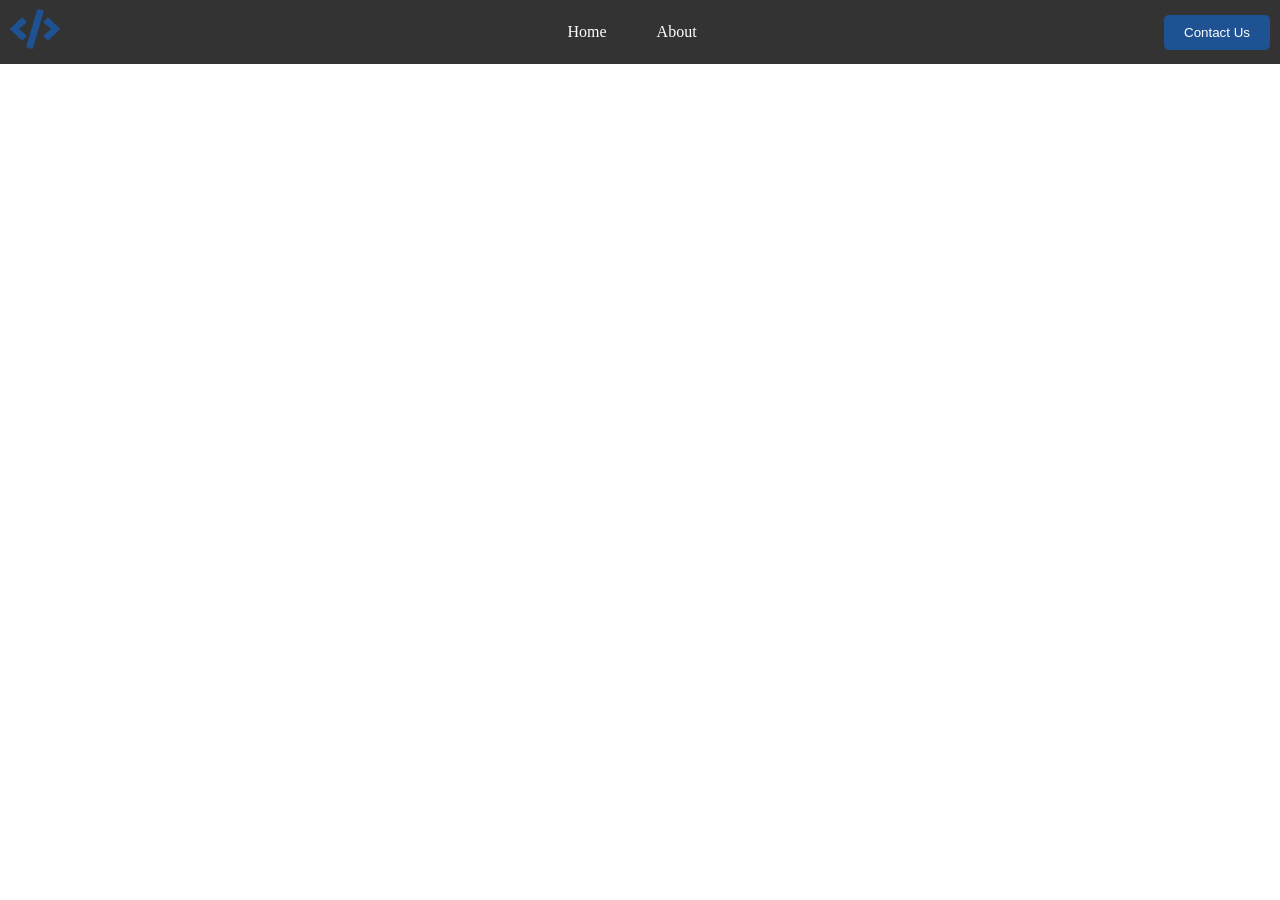
==== FLEX-BOX-BUSINESS/index.html @ 403ee7c5 "change: carpetas de proectos" ====
<!DOCTYPE html>

<html>
  <head>
    <link rel="shortcut icon" href="codeicon.png" type="image/x-icon">
    <link rel="stylesheet" href="styles.css">
  </head>

  <body>

    <!-- Header -->
     
    <div class="header">
      <div class="logo">
        <img src="codeicon.png" alt="logo">
      </div>
      <div class="nav">
        <ul>
          <li><a href="#">Home</a></li>
          <li><a href="#">About</a></li>
        </ul>
      </div>
      <div class="Contact">
        <button href="#">Contact Us</button>
      </div>

      <!-- mobile header -->
      <div class="mobile-header">
        <div class="logo">
          <img src="mobile.png" alt="logo">
        </div>
        <div class="nav">
          <ul>
            <li><a href="#">Home</a></li>
            <li><a href="#">About</a></li>
          </ul>
        </div>
        <div class="Contact">
          <button href="#">Contact Us</button>
        </div>
      </div>

    </div>

    <!-- Hero Section -->


  </body>
</html>
---- FLEX-BOX-BUSINESS/styles.css ----
body{
    margin: 0;
    padding: 0;
    box-sizing: border-box;
}

a{
    text-decoration: none;
    color: #fff;
}
ul{
    list-style: none;
}

button{
    background-color: #1f5292;
    color: #fff;
    border: none;
    padding: 10px 20px;
    border-radius: 5px;
    cursor: pointer;
}

button:hover{
    background-color: #225ca3;
    border-radius: 5px;
    transition: 0.3s;
}

/* header */

.header{
    display:flex;
    justify-content:space-between;
    position:fixed;
    align-items:center;
    padding:0px 10px;
    background-color: #333;
    color: #fff;
    width:100%;
    z-index: 100;
    height: 4rem;
}

.header .logo{
    font-size:24px;
    font-weight:bold;
}

.header .logo img{
    width:50px;
    height:50px;
}

.header .nav ul{
    display: flex;
    gap: 10px;
}
.header .nav ul li{
    padding: 10px 20px;
    border-radius: 5px;
    cursor: pointer;
}

.header .nav li:hover{
    background-color: #1f5292;
    border-radius: 5px;
    transition: 0.3s;
    
}

.header .Contact{
    display:flex;
    align-items:center;
    justify-content:center;
    padding-right: 20px;
}

.mobile-header{
    display:none;
}

.mobile-header .logo img{
    width:50px;
    height:50px;
}

@media (max-width: 480px) {
    .header .nav{
        display:none;
    }
    .header .Contact{
        display:none;
    }
    .mobile-header{
        display:flex;
        padding-right: 20px;
    }
}

/* hero section */
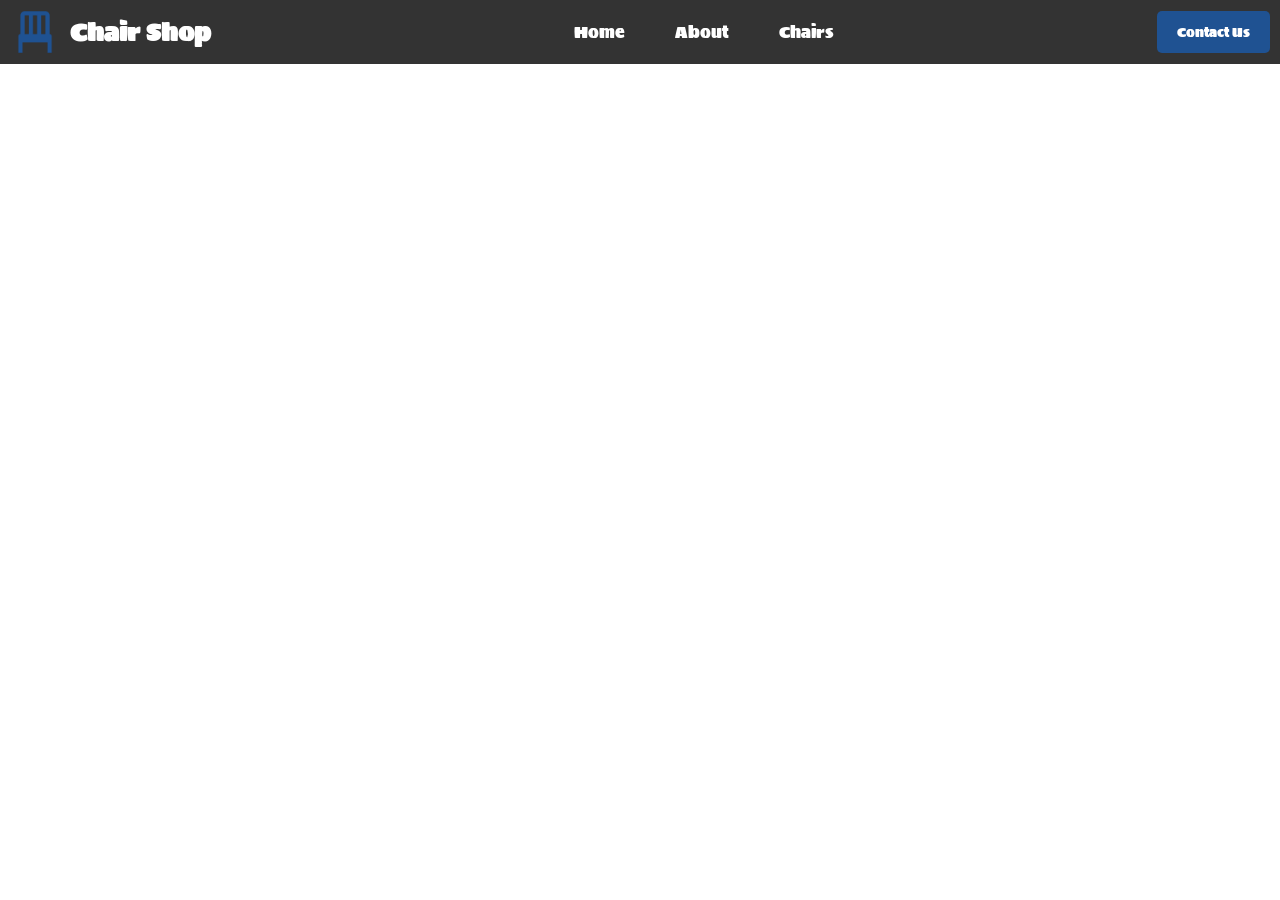
==== commit 2a8b7861: "change: fonts and chair shops" ====
--- a/FLEX-BOX-BUSINESS/index.html
+++ b/FLEX-BOX-BUSINESS/index.html
@@ -2,8 +2,11 @@
 
 <html>
   <head>
-    <link rel="shortcut icon" href="codeicon.png" type="image/x-icon">
+    <link rel="shortcut icon" href="chairicon.png" type="image/x-icon">
     <link rel="stylesheet" href="styles.css">
+    <link rel="preconnect" href="https://fonts.googleapis.com">
+    <link rel="preconnect" href="https://fonts.gstatic.com" crossorigin>
+    <link href="https://fonts.googleapis.com/css2?family=Sigmar&display=swap" rel="stylesheet">
   </head>
 
   <body>
@@ -12,12 +15,14 @@
      
     <div class="header">
       <div class="logo">
-        <img src="codeicon.png" alt="logo">
+        <img src="chairicon.png" alt="logo">
+        <h1>Chair Shop</h1>
       </div>
       <div class="nav">
         <ul>
           <li><a href="#">Home</a></li>
           <li><a href="#">About</a></li>
+          <li><a href="#">Chairs</a></li>
         </ul>
       </div>
       <div class="Contact">
--- a/FLEX-BOX-BUSINESS/styles.css
+++ b/FLEX-BOX-BUSINESS/styles.css
@@ -19,6 +19,7 @@
     padding: 10px 20px;
     border-radius: 5px;
     cursor: pointer;
+    font-family: 'Sigmar', cursive;
 }
 
 button:hover{
@@ -40,11 +41,15 @@
     width:100%;
     z-index: 100;
     height: 4rem;
+    font-family: 'Sigmar', cursive;
 }
 
 .header .logo{
-    font-size:24px;
+    font-size:0.75rem;
     font-weight:bold;
+    display:flex;
+    align-items:center;
+    gap: 10px;
 }
 
 .header .logo img{
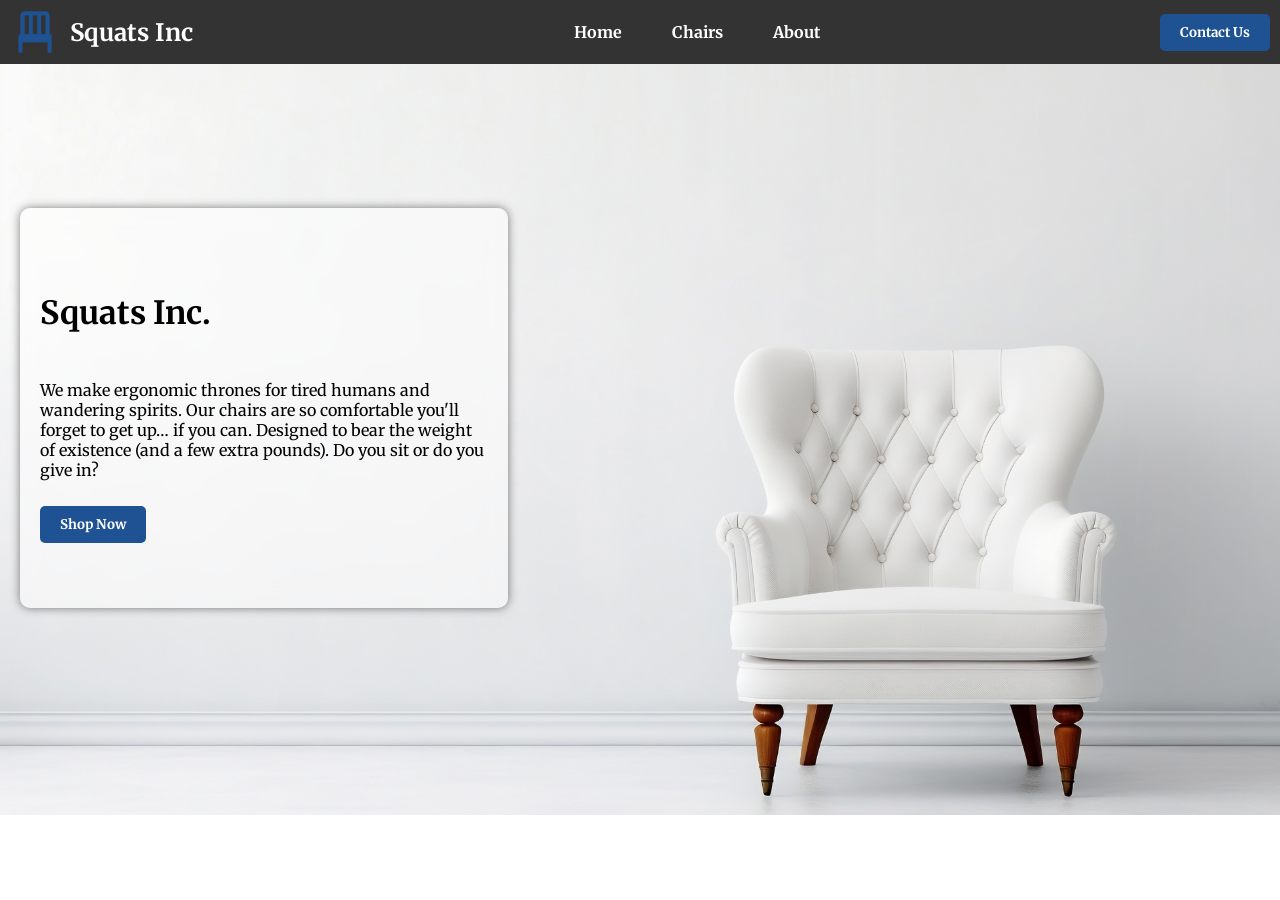
==== commit efe998b6: "change: home section" ====
--- a/FLEX-BOX-BUSINESS/index.html
+++ b/FLEX-BOX-BUSINESS/index.html
@@ -6,7 +6,7 @@
     <link rel="stylesheet" href="styles.css">
     <link rel="preconnect" href="https://fonts.googleapis.com">
     <link rel="preconnect" href="https://fonts.gstatic.com" crossorigin>
-    <link href="https://fonts.googleapis.com/css2?family=Sigmar&display=swap" rel="stylesheet">
+    <link href="https://fonts.googleapis.com/css2?family=Merriweather:wght@400;700&display=swap" rel="stylesheet">
   </head>
 
   <body>
@@ -16,13 +16,13 @@
     <div class="header">
       <div class="logo">
         <img src="chairicon.png" alt="logo">
-        <h1>Chair Shop</h1>
+        <h1>Squats Inc</h1>
       </div>
       <div class="nav">
         <ul>
-          <li><a href="#">Home</a></li>
+          <li><a href="#hero">Home</a></li>
+          <li><a href="#">Chairs</a></li>
           <li><a href="#">About</a></li>
-          <li><a href="#">Chairs</a></li>
         </ul>
       </div>
       <div class="Contact">
@@ -36,7 +36,7 @@
         </div>
         <div class="nav">
           <ul>
-            <li><a href="#">Home</a></li>
+            <li><a href="#hero">Home</a></li>
             <li><a href="#">About</a></li>
           </ul>
         </div>
@@ -49,6 +49,22 @@
 
     <!-- Hero Section -->
 
+    <div class="hero" id="hero">
+      <div class="hero-content">
+        <h1>Squats Inc. </h1>
+        <p>We make ergonomic thrones for tired humans and wandering spirits. Our chairs are so comfortable you'll forget to get up… if you can. Designed to bear the weight of existence (and a few extra pounds). Do you sit or do you give in?</p>
+        <button href="#">Shop Now</button>
+      </div>
+    </div>
 
+    <!-- Chairs Section -->
+
+
+    <!-- abour section --> 
+
+
+    <!-- contact section -->
+
+    
   </body>
 </html>
--- a/FLEX-BOX-BUSINESS/styles.css
+++ b/FLEX-BOX-BUSINESS/styles.css
@@ -1,3 +1,8 @@
+:root{
+    --primary-color: #1f5292;
+    --secondary-color: #225ca3;
+}
+
 body{
     margin: 0;
     padding: 0;
@@ -13,17 +18,18 @@
 }
 
 button{
-    background-color: #1f5292;
+    background-color: var(--primary-color);
     color: #fff;
     border: none;
     padding: 10px 20px;
     border-radius: 5px;
     cursor: pointer;
-    font-family: 'Sigmar', cursive;
+    font-family: 'Merriweather', serif;
+    font-weight: 700;
 }
 
 button:hover{
-    background-color: #225ca3;
+    background-color: var(--secondary-color);
     border-radius: 5px;
     transition: 0.3s;
 }
@@ -38,10 +44,11 @@
     padding:0px 10px;
     background-color: #333;
     color: #fff;
-    width:100%;
+    width: 100%;
     z-index: 100;
     height: 4rem;
-    font-family: 'Sigmar', cursive;
+    font-family: 'Merriweather', serif;
+    font-weight: 700;
 }
 
 .header .logo{
@@ -57,6 +64,12 @@
     height:50px;
 }
 
+.header .logo:hover{
+    transform: translateY(-2px);
+    transition: all 0.5s;
+    cursor: pointer;
+}
+
 .header .nav ul{
     display: flex;
     gap: 10px;
@@ -68,10 +81,10 @@
 }
 
 .header .nav li:hover{
-    background-color: #1f5292;
+    background-color: var(--primary-color);
     border-radius: 5px;
-    transition: 0.3s;
-    
+    transition: all 0.5s;
+    transform: translateY(-3px);
 }
 
 .header .Contact{
@@ -90,7 +103,7 @@
     height:50px;
 }
 
-@media (max-width: 480px) {
+@media (max-width: 730px) {
     .header .nav{
         display:none;
     }
@@ -103,4 +116,34 @@
     }
 }
 
-/* hero section */+/* hero section */
+.hero{
+    padding: 70px 20px;
+    background-image: url(chair-home-bg.jpg);
+    background-size: cover;
+    background-position: center;
+    background-repeat: no-repeat;
+    height: 75vh;
+    width: 100%;
+    display: flex;
+    align-items: center;
+    font-family: 'Merriweather', serif;
+    font-weight: 400;
+}
+
+.hero-content{
+    height: 40vh;
+    min-width: 40vh;
+    max-width: 35%;
+    padding: 20px;
+    display: flex;
+    justify-content: center;
+    align-items: start;
+    flex-direction: column;
+    gap: 10px;
+    box-shadow: 0 0 10px 0 rgba(0, 0, 0, 0.5);
+    border-radius: 10px;
+    backdrop-filter: blur(10px);
+    background-color: rgba(255, 255, 255, 0.5); 
+}
+
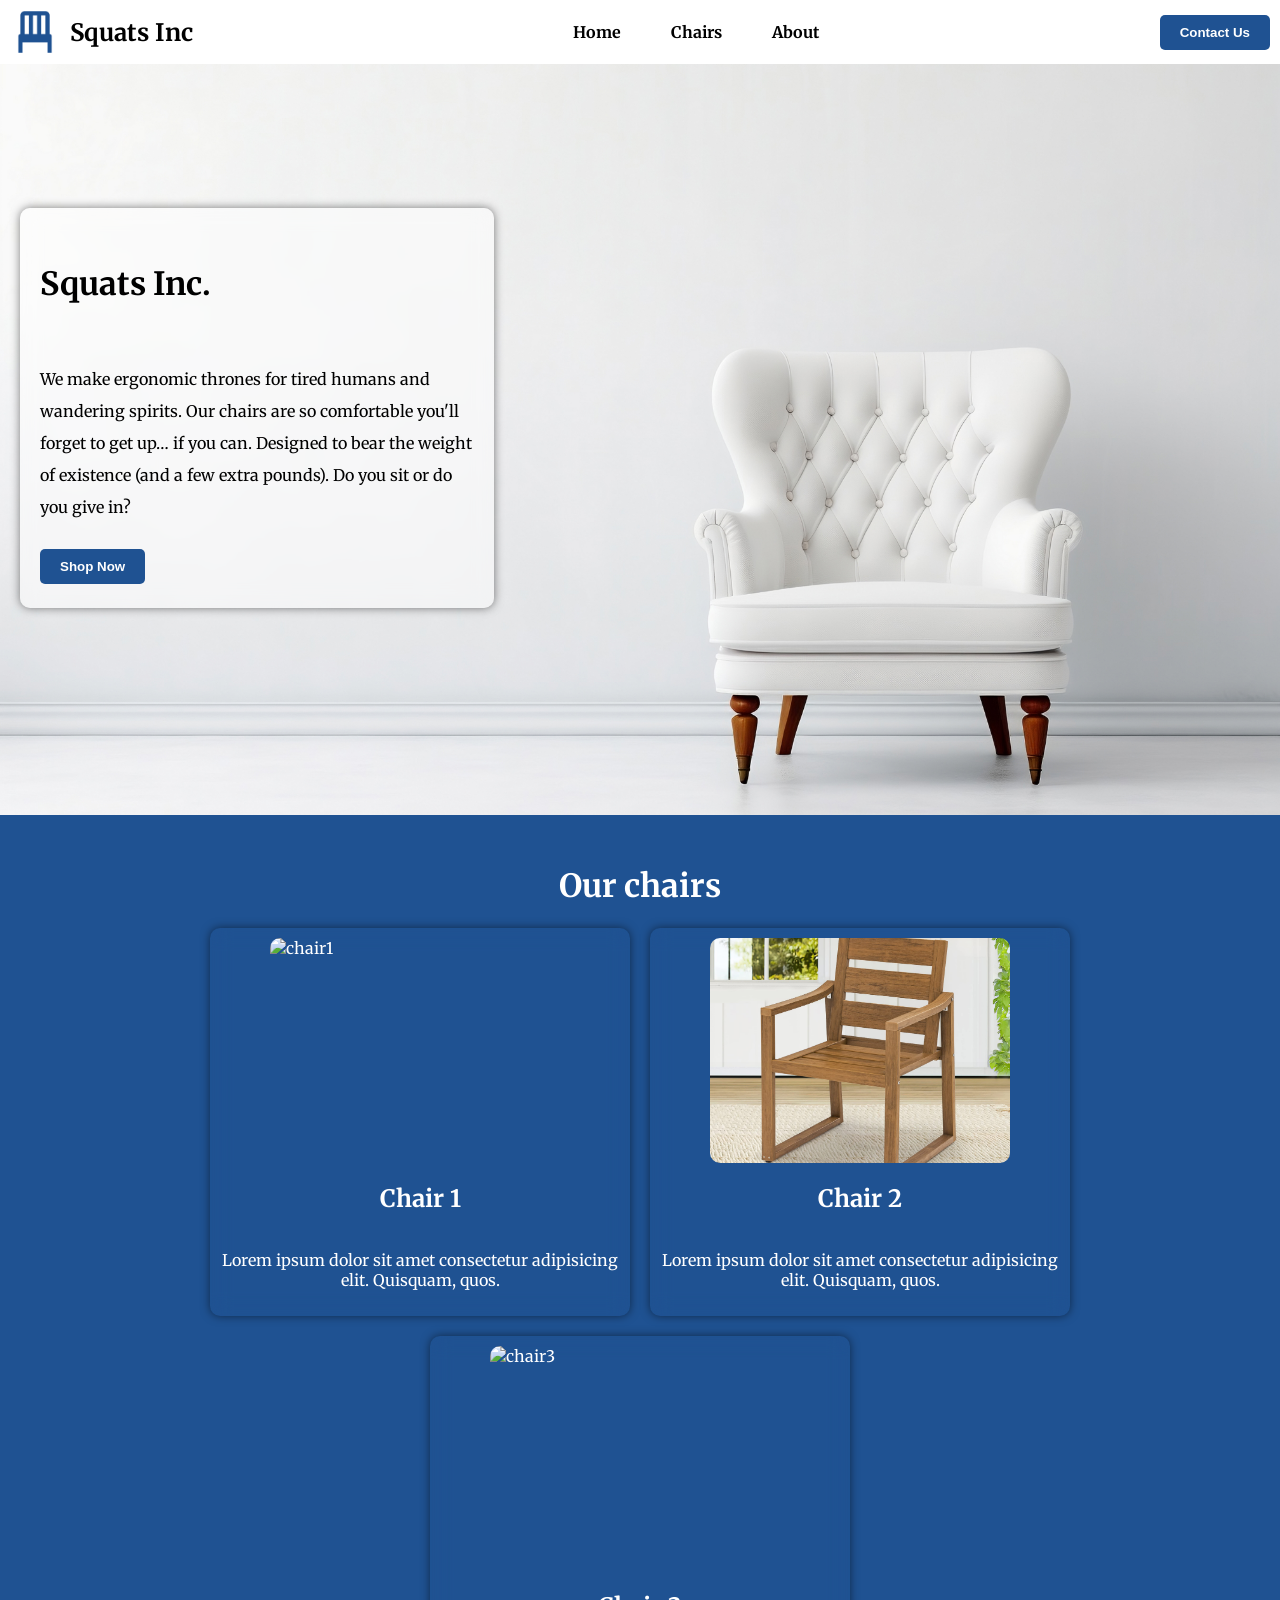
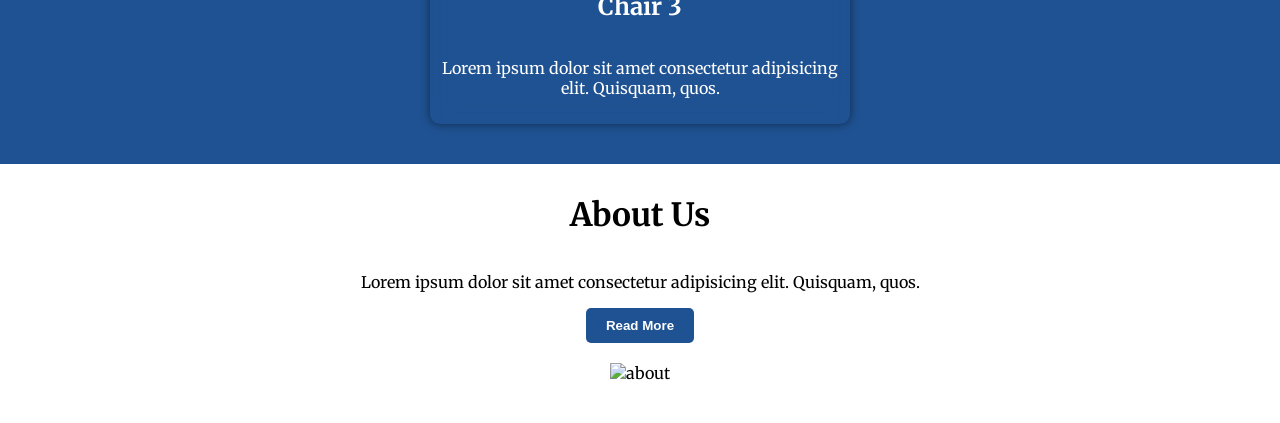
==== commit a5e76988: "change: chairs section" ====
--- a/FLEX-BOX-BUSINESS/index.html
+++ b/FLEX-BOX-BUSINESS/index.html
@@ -7,6 +7,7 @@
     <link rel="preconnect" href="https://fonts.googleapis.com">
     <link rel="preconnect" href="https://fonts.gstatic.com" crossorigin>
     <link href="https://fonts.googleapis.com/css2?family=Merriweather:wght@400;700&display=swap" rel="stylesheet">
+    <meta name="viewport" content="width=device-width, initial-scale=1" />
   </head>
 
   <body>
@@ -16,13 +17,13 @@
     <div class="header">
       <div class="logo">
         <img src="chairicon.png" alt="logo">
-        <h1>Squats Inc</h1>
+        <a href="#"><h1>Squats Inc</h1></a>
       </div>
       <div class="nav">
         <ul>
-          <li><a href="#hero">Home</a></li>
-          <li><a href="#">Chairs</a></li>
-          <li><a href="#">About</a></li>
+          <li><a href="#">Home</a></li>
+          <li><a href="#chairs">Chairs</a></li>
+          <li><a href="#about">About</a></li>
         </ul>
       </div>
       <div class="Contact">
@@ -59,10 +60,39 @@
 
     <!-- Chairs Section -->
 
+    <div class="chairs" id="chairs">
+      <H1> Our chairs</H1>
+      <div class="chair-content">
+        <div class="chair-image">
+          <img src="chair1.jpg" alt="chair1">
+          <h2>Chair 1</h2>
+          <p>Lorem ipsum dolor sit amet consectetur adipisicing elit. Quisquam, quos.</p>
+        </div>
+        <div class="chair-image">
+          <img src="chair2.jpg" alt="chair2">
+          <h2>Chair 2</h2>
+          <p>Lorem ipsum dolor sit amet consectetur adipisicing elit. Quisquam, quos.</p>
+        </div>
+        <div class="chair-image">
+          <img src="chair3.jpg" alt="chair3">
+          <h2>Chair 3</h2>
+          <p>Lorem ipsum dolor sit amet consectetur adipisicing elit. Quisquam, quos.</p>
+        </div>
+      </div>
+    </div>
 
-    <!-- abour section --> 
+    <!-- about section --> 
 
-
+    <div class="about" id="about">
+      <div class="about-content">
+        <h1>About Us</h1>
+        <p>Lorem ipsum dolor sit amet consectetur adipisicing elit. Quisquam, quos.</p>
+        <button href="#">Read More</button>
+      </div>
+      <div class="about-image">
+        <img src="about.jpg" alt="about">
+      </div>
+    </div>
     <!-- contact section -->
 
     
--- a/FLEX-BOX-BUSINESS/styles.css
+++ b/FLEX-BOX-BUSINESS/styles.css
@@ -7,11 +7,12 @@
     margin: 0;
     padding: 0;
     box-sizing: border-box;
+    font-family: 'Merriweather', serif;
 }
 
 a{
     text-decoration: none;
-    color: #fff;
+    color: black;
 }
 ul{
     list-style: none;
@@ -19,12 +20,11 @@
 
 button{
     background-color: var(--primary-color);
-    color: #fff;
+    color: white;
     border: none;
     padding: 10px 20px;
     border-radius: 5px;
     cursor: pointer;
-    font-family: 'Merriweather', serif;
     font-weight: 700;
 }
 
@@ -42,12 +42,11 @@
     position:fixed;
     align-items:center;
     padding:0px 10px;
-    background-color: #333;
-    color: #fff;
+    background-color: white;
+    color: black;
     width: 100%;
     z-index: 100;
     height: 4rem;
-    font-family: 'Merriweather', serif;
     font-weight: 700;
 }
 
@@ -83,8 +82,12 @@
 .header .nav li:hover{
     background-color: var(--primary-color);
     border-radius: 5px;
-    transition: all 0.5s;
-    transform: translateY(-3px);
+    transition: all 0.7s;
+    transform: translateY(-3px); 
+}
+
+.header .nav li:hover a{
+    color: white;
 }
 
 .header .Contact{
@@ -124,7 +127,6 @@
     background-position: center;
     background-repeat: no-repeat;
     height: 75vh;
-    width: 100%;
     display: flex;
     align-items: center;
     font-family: 'Merriweather', serif;
@@ -133,7 +135,7 @@
 
 .hero-content{
     height: 40vh;
-    min-width: 40vh;
+    min-width: 30vh;
     max-width: 35%;
     padding: 20px;
     display: flex;
@@ -145,5 +147,88 @@
     border-radius: 10px;
     backdrop-filter: blur(10px);
     background-color: rgba(255, 255, 255, 0.5); 
-}
-
+    line-height: 2;
+}
+
+@media (max-width: 730px) {
+    .hero-content{
+        height: 55vh;
+    }
+}
+
+/* chairs section */
+
+.chairs{
+    display: flex;
+    flex-direction: column;
+    align-items: center;
+    padding: 30px 30px 40px 30px;
+    background-color: var(--primary-color);
+    color: white;
+}
+
+.chair-content{
+    display: flex;
+    justify-content: center;
+    align-items: center;
+    flex-wrap: wrap;
+    gap: 20px;
+}
+
+.chair-image{
+    max-width: 400px;
+    padding: 10px;
+    max-height: 400px;
+    display: flex;
+    flex-direction: column;
+    justify-content: center;
+    align-items: center;
+    border-radius: 10px;
+    backdrop-filter: blur(10px);
+    box-shadow: 0 0 10px 0 rgba(0, 0, 0, 0.5);
+}
+
+.chair-image img{
+    width: 300px;
+    height: 225px;
+    display: flex;
+    justify-content: center;
+    align-items: center;
+    object-fit: cover;
+    border-radius: 10px;
+}
+
+.chair-image p{
+    font-size: 1rem;
+    font-weight: 400;
+    text-align: center;
+}
+
+@media (max-width: 730px) {
+    .chair-iamge{
+       width: 150px;
+       height: 150px;
+    }
+}
+
+/* about section */
+
+.about{
+    display: flex;
+    gap: 20px;
+    justify-content: center;
+    flex-wrap: wrap;
+    flex-direction: column;
+    align-items: center;
+    padding: 10px 30px 40px 30px;
+    background-color: white;
+    color: black;
+}
+
+.about-content{
+    display: flex;
+    flex-direction: column;
+    align-items: center;
+}
+
+
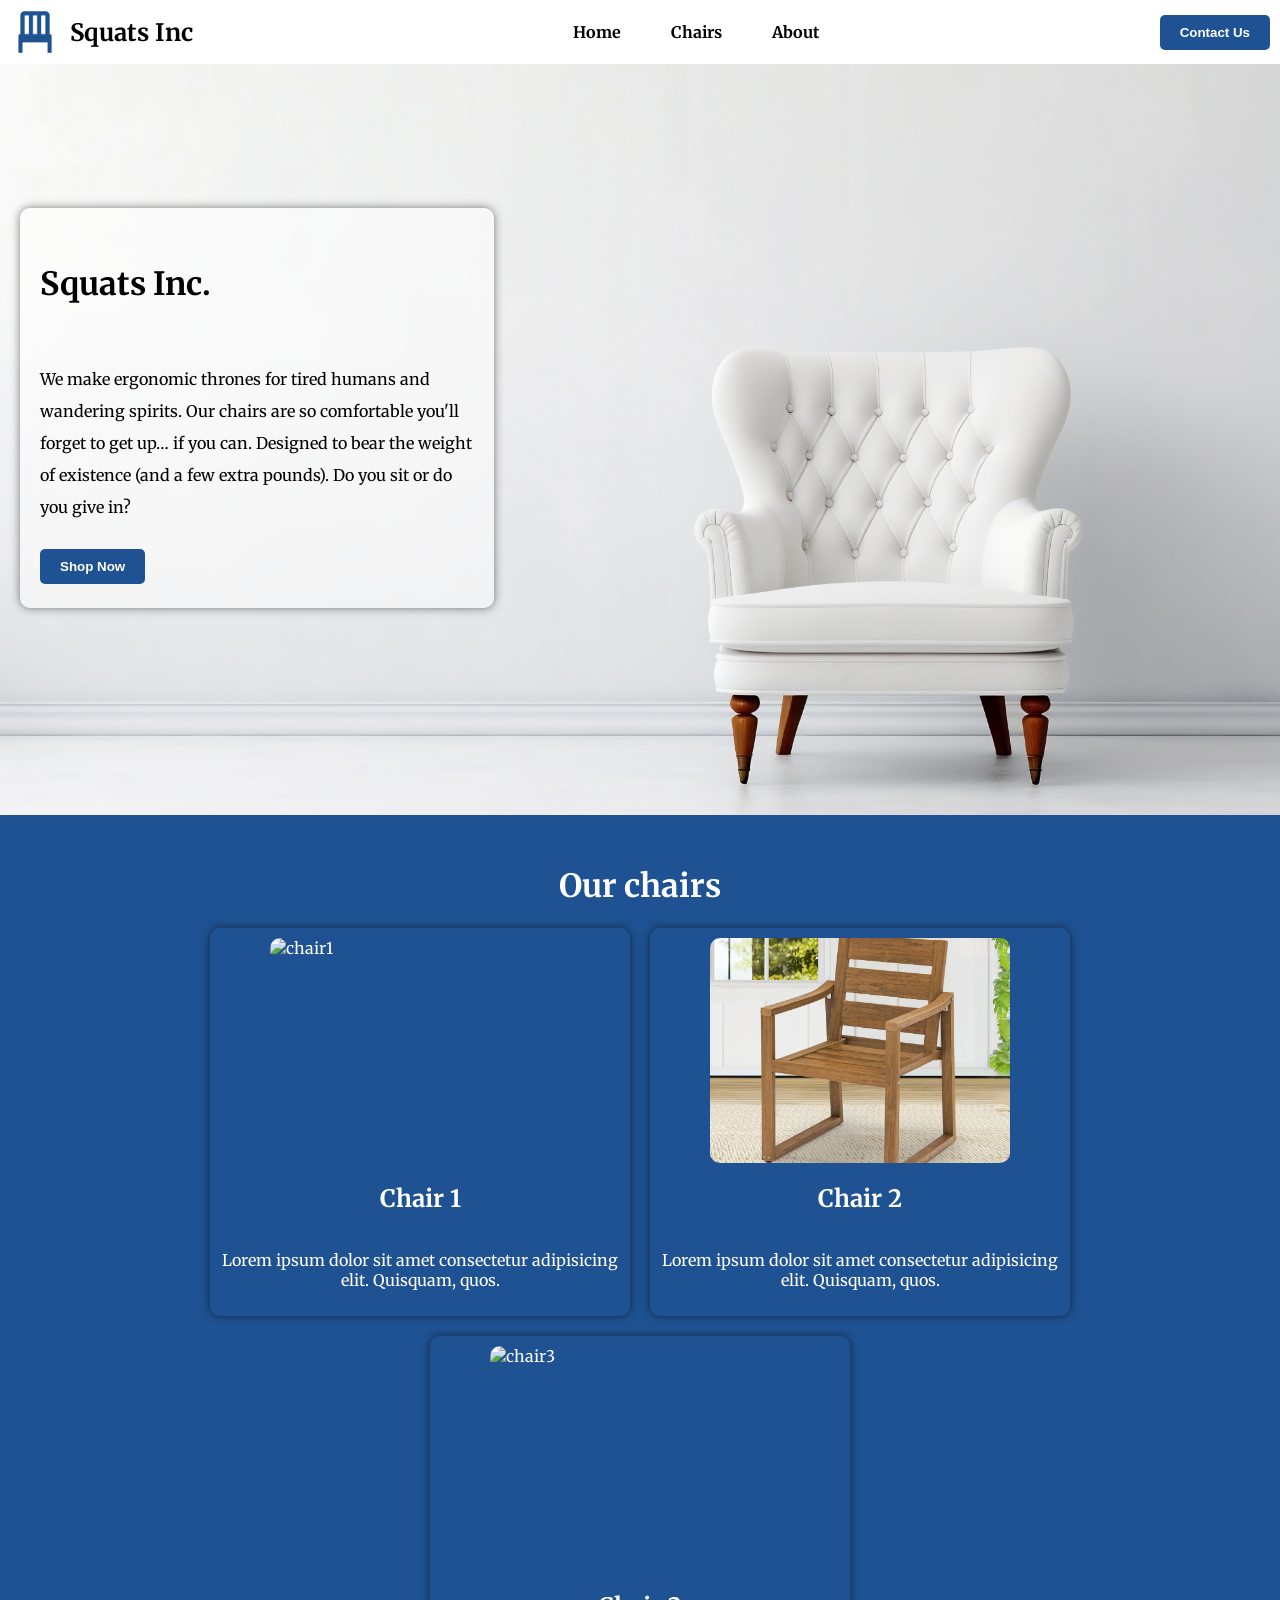
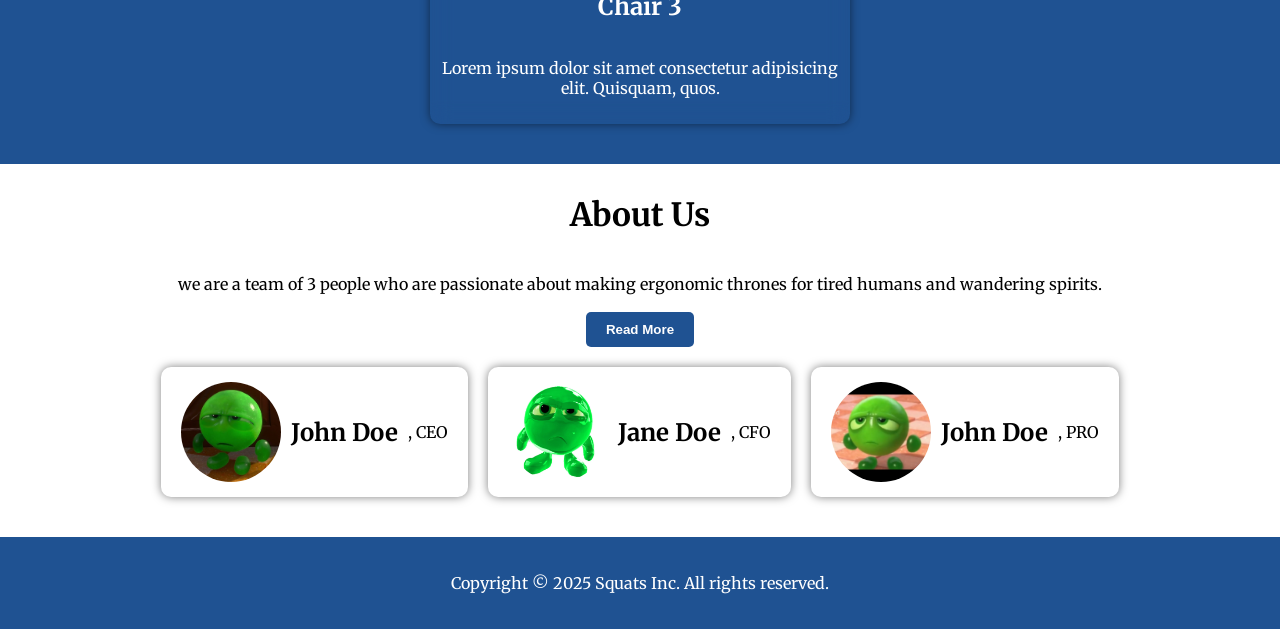
==== commit b8816359: "change: proyect complete" ====
--- a/FLEX-BOX-BUSINESS/index.html
+++ b/FLEX-BOX-BUSINESS/index.html
@@ -86,15 +86,32 @@
     <div class="about" id="about">
       <div class="about-content">
         <h1>About Us</h1>
-        <p>Lorem ipsum dolor sit amet consectetur adipisicing elit. Quisquam, quos.</p>
+        <p>we are a team of 3 people who are passionate about making ergonomic thrones for tired humans and wandering spirits.</p>
         <button href="#">Read More</button>
       </div>
-      <div class="about-image">
-        <img src="about.jpg" alt="about">
+      <div class="about-team">
+        <div class="about-team-member">
+          <img src="team1.jpg" alt="about">
+          <h2>John Doe</h2>
+          <p>, CEO</p>
+        </div>
+        <div class="about-team-member">
+          <img src="team2.jpg" alt="about">
+          <h2>Jane Doe</h2>
+          <p>, CFO</p>
+        </div>
+        <div class="about-team-member">
+          <img src="team3.jpg" alt="about">
+          <h2>John Doe</h2>
+          <p>, PRO</p>
+        </div>
       </div>
     </div>
-    <!-- contact section -->
+    <!-- footer section -->
 
-    
+    <div class="footer">
+      <p>Copyright © 2025 Squats Inc. All rights reserved.</p>
+    </div>
+
   </body>
 </html>
--- a/FLEX-BOX-BUSINESS/styles.css
+++ b/FLEX-BOX-BUSINESS/styles.css
@@ -156,6 +156,16 @@
     }
 }
 
+@media (max-width: 400px) {
+    .hero{
+        padding-top: 120px;
+    }
+
+    .hero-content{
+        height: 80vh;
+    }
+}
+
 /* chairs section */
 
 .chairs{
@@ -231,4 +241,55 @@
     align-items: center;
 }
 
-
+.about-content p{
+    font-size: 1rem;
+    font-weight: 400;
+    text-align: center;
+    line-height: 1.5;
+}
+
+.about-team{
+    display: flex;
+    flex-direction: row;
+    flex-wrap: wrap;
+    gap: 20px;
+    justify-content: center;
+}
+
+.about-team-member{
+    display: flex;
+    max-width: 500px;
+    height: 90px;
+    flex-direction: row;
+    align-items: center;
+    justify-content: space-between;
+    gap: 10px;
+    padding: 20px;
+    border-radius: 10px;
+    box-shadow: 0 0 10px 0 rgba(0, 0, 0, 0.5);
+}
+
+.about-team-member p{
+    font-size: 1rem;
+    font-weight: 400;
+    text-align: center;
+}
+
+.about-team img{
+    width: 100px;
+    height: 100px;
+    border-radius: 50%;
+    object-fit: cover;
+}
+
+
+/* footer section */
+
+.footer{
+    display: flex;
+    justify-content: center;
+    align-items: center;
+    padding: 20px;
+    background-color: var(--primary-color);
+    color: white;
+}
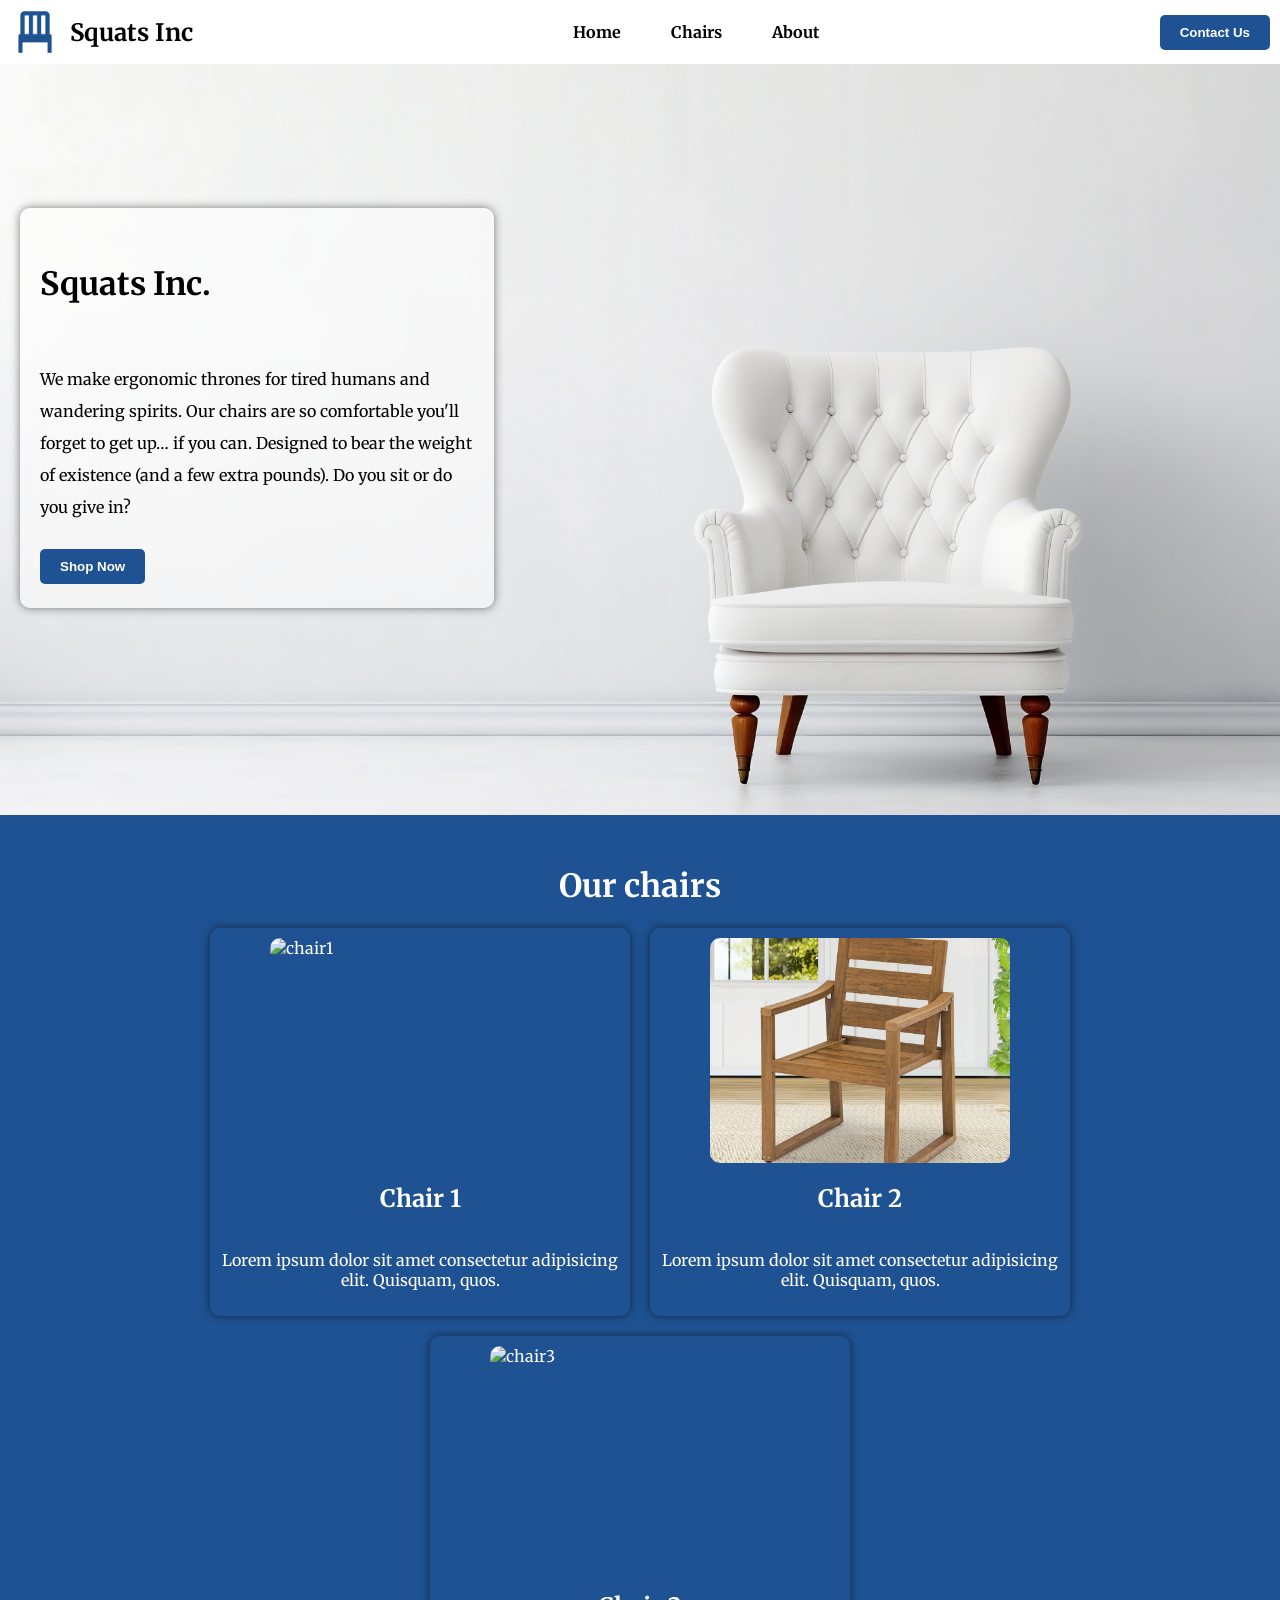
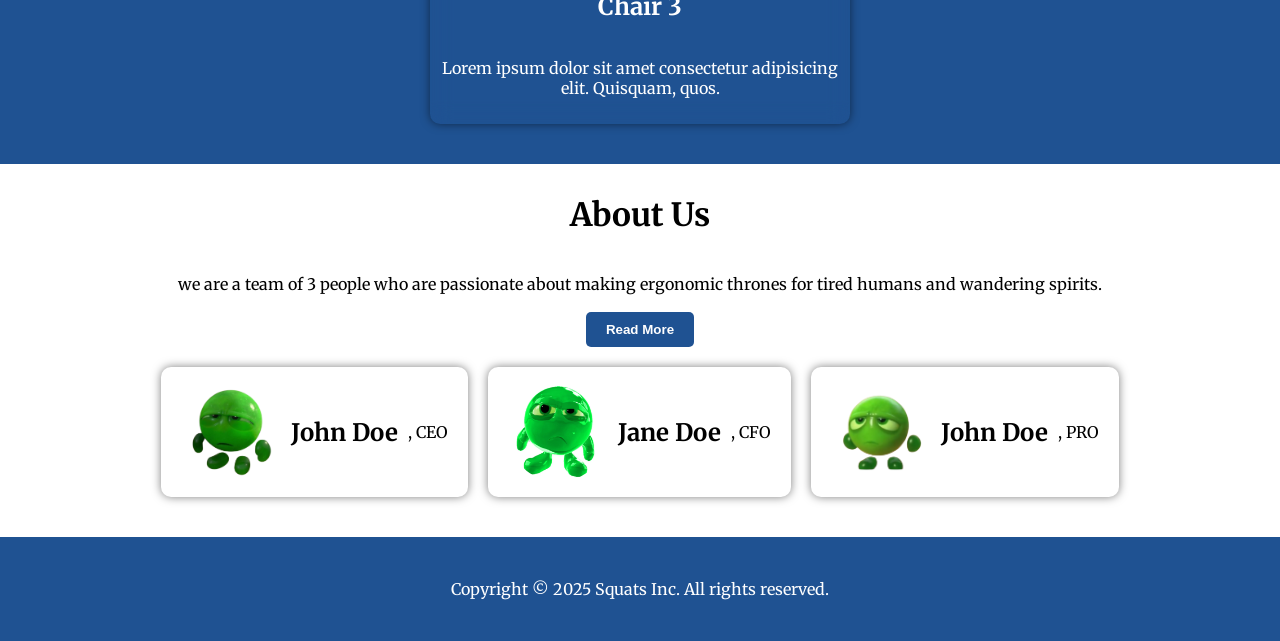
==== commit 1ac99477: "change: bg team membres" ====
--- a/FLEX-BOX-BUSINESS/index.html
+++ b/FLEX-BOX-BUSINESS/index.html
@@ -91,7 +91,7 @@
       </div>
       <div class="about-team">
         <div class="about-team-member">
-          <img src="team1.jpg" alt="about">
+          <img src="team1.png" alt="about">
           <h2>John Doe</h2>
           <p>, CEO</p>
         </div>
@@ -101,7 +101,7 @@
           <p>, CFO</p>
         </div>
         <div class="about-team-member">
-          <img src="team3.jpg" alt="about">
+          <img src="team3.png" alt="about">
           <h2>John Doe</h2>
           <p>, PRO</p>
         </div>
--- a/FLEX-BOX-BUSINESS/styles.css
+++ b/FLEX-BOX-BUSINESS/styles.css
@@ -156,7 +156,7 @@
     }
 }
 
-@media (max-width: 400px) {
+@media (max-width: 389px) {
     .hero{
         padding-top: 120px;
     }
@@ -292,4 +292,11 @@
     padding: 20px;
     background-color: var(--primary-color);
     color: white;
-}
+    height: 4rem;
+}
+
+.footer p{
+    font-size: 1rem;
+    font-weight: 400;
+    text-align: center;
+}
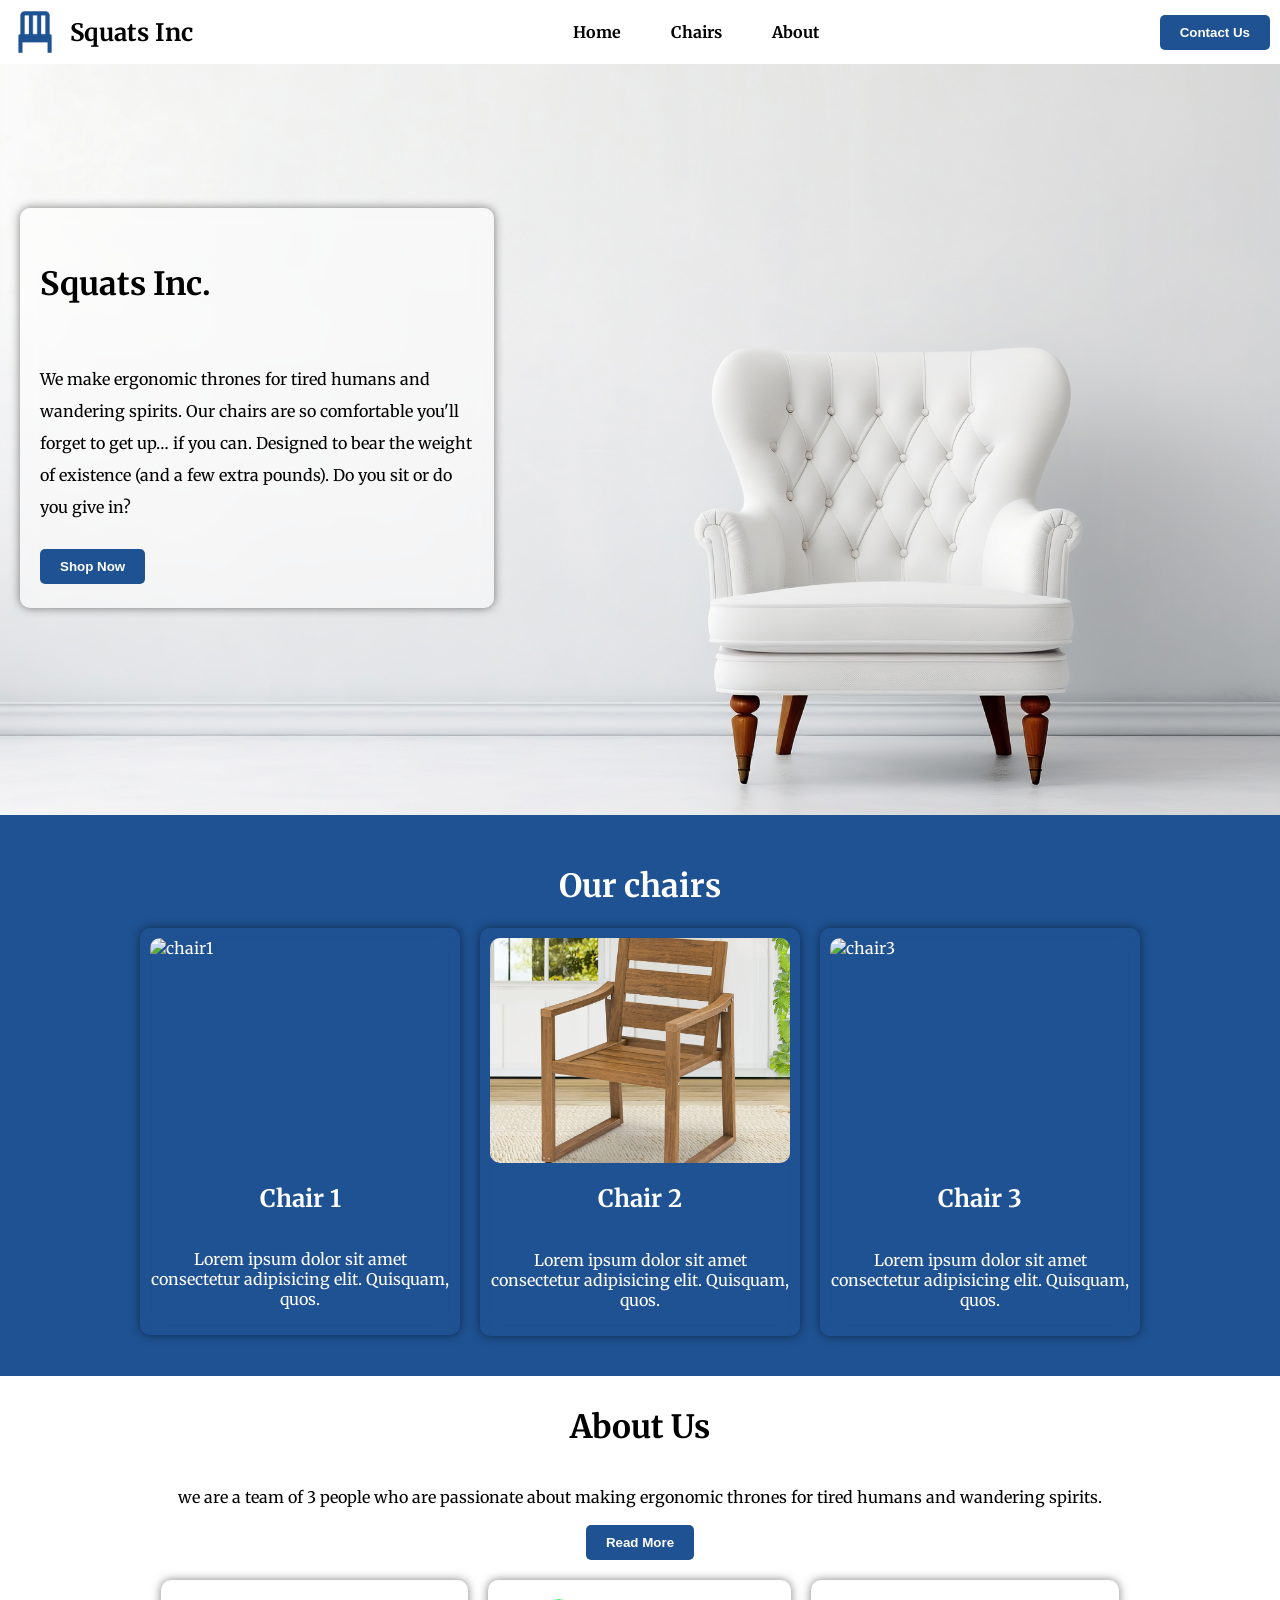
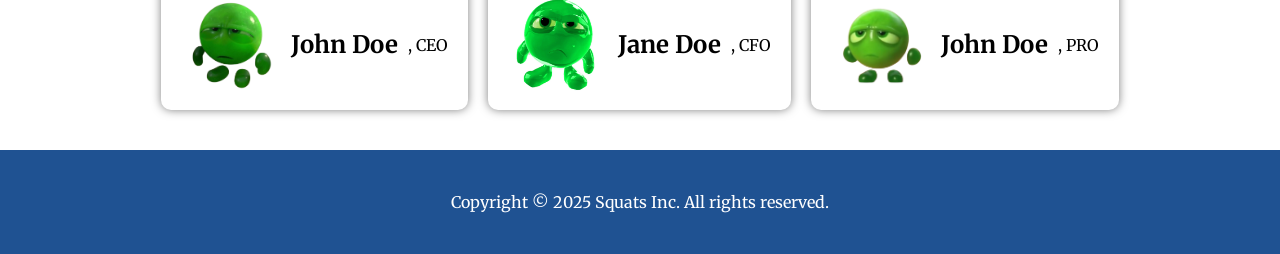
==== commit 1a7c2a97: "change: hover chairs and new proyect responsive" ====
--- a/FLEX-BOX-BUSINESS/index.html
+++ b/FLEX-BOX-BUSINESS/index.html
@@ -8,6 +8,7 @@
     <link rel="preconnect" href="https://fonts.gstatic.com" crossorigin>
     <link href="https://fonts.googleapis.com/css2?family=Merriweather:wght@400;700&display=swap" rel="stylesheet">
     <meta name="viewport" content="width=device-width, initial-scale=1" />
+    <title>Squats Inc</title>
   </head>
 
   <body>
@@ -19,9 +20,9 @@
         <img src="chairicon.png" alt="logo">
         <a href="#"><h1>Squats Inc</h1></a>
       </div>
-      <div class="nav">
+      <div class="nav" id="nav">
         <ul>
-          <li><a href="#">Home</a></li>
+          <li><a href="#hero">Home</a></li>
           <li><a href="#chairs">Chairs</a></li>
           <li><a href="#about">About</a></li>
         </ul>
--- a/FLEX-BOX-BUSINESS/styles.css
+++ b/FLEX-BOX-BUSINESS/styles.css
@@ -186,9 +186,9 @@
 }
 
 .chair-image{
-    max-width: 400px;
+    max-width: 300px;
     padding: 10px;
-    max-height: 400px;
+    max-height: 500px;
     display: flex;
     flex-direction: column;
     justify-content: center;
@@ -196,6 +196,12 @@
     border-radius: 10px;
     backdrop-filter: blur(10px);
     box-shadow: 0 0 10px 0 rgba(0, 0, 0, 0.5);
+}
+
+.chair-image:hover{
+    transform: scale(1.03);
+    transition: all 0.5s;
+    cursor: pointer;
 }
 
 .chair-image img{
